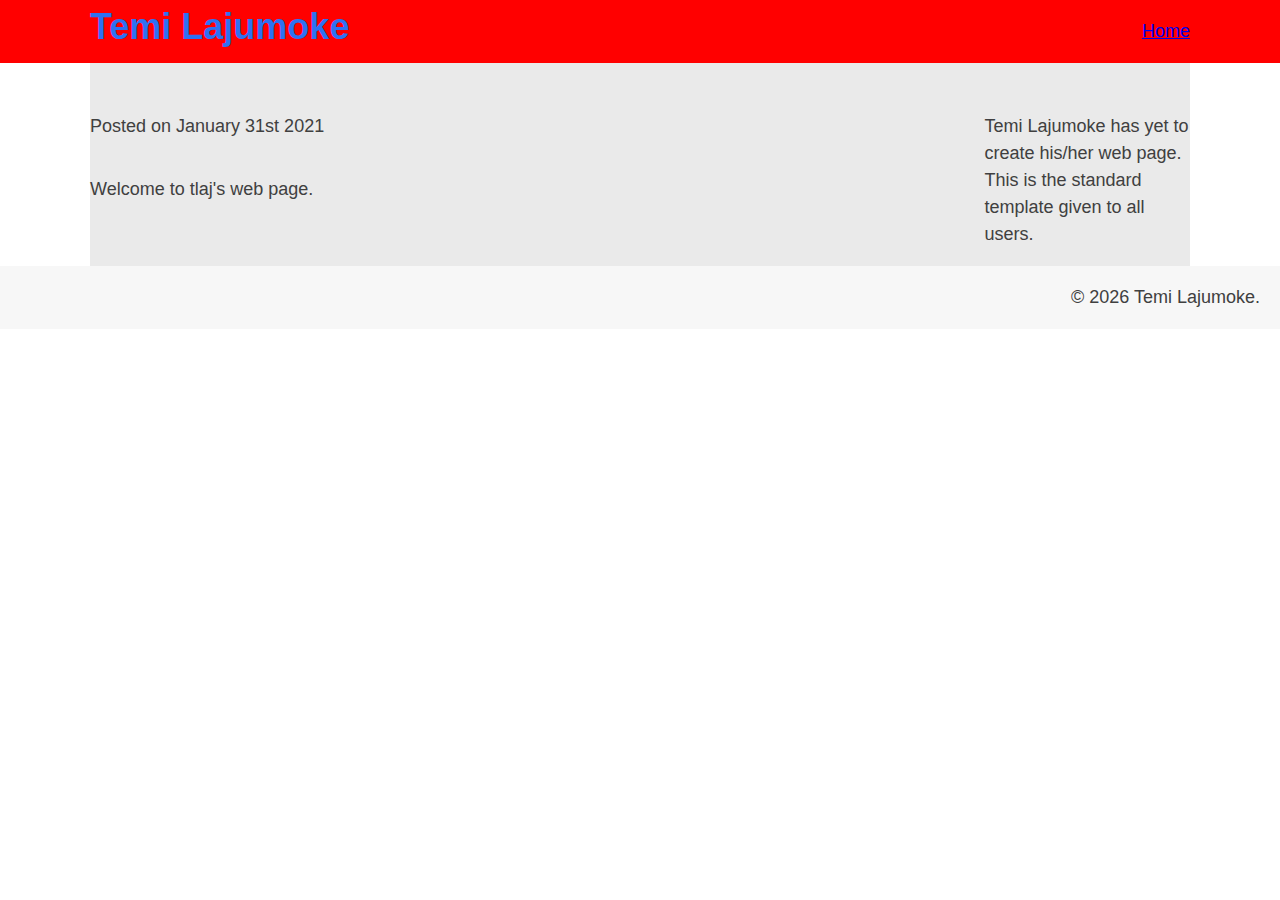
==== index.html @ 268f2e84 "base styling" ====
<!DOCTYPE html>
<html lang="en">
  <head>
    <meta charset="utf-8">
    <meta name="viewport" content="width=device-width, initial-scale=1.0">

    <title>Temi Lajumoke | Boston University </title>
    <link href="https://fonts.googleapis.com/css?family=Open+Sans+Condensed:300|Sonsie+One" rel="stylesheet" type="text/css">
    <link rel="stylesheet" href="/public/styles/main.css">

    <!-- the below three lines are a fix to get HTML5 semantic elements working in old versions of Internet Explorer-->
    <!--[if lt IE 9]>
      <script src="https://cdnjs.cloudflare.com/ajax/libs/html5shiv/3.7.3/html5shiv.js"></script>
    <![endif]-->
  </head>

  <body>
    <header class="main-header">
      <h1 class="text-title">Temi Lajumoke</h1>
      <nav>
        <ul>
          <li><a href="/">Home</a></li>
        </ul>
      </nav>
    </header>


    <main>

      <section class="main-content">
    
        <article>
          <header>
            <h2>Article title</h2>
            <p>Posted on <time datetime="2009-09-04T16:31:24+02:00">January 31st 2021</time></p>
          </header>
          <p>Welcome to tlaj's web page.</p>
        </article>
      </section>
    
 
      <aside class="sidebar">
        <h2>About section</h2>
        <p>Temi Lajumoke has yet to create his/her web page. This is the standard template given to all users.</p>
      </aside>
    </main>

    
    <footer>
      <p id="footer">© 2021 Temi Lajumoke.</p>
    </footer>

    <script src="/public/scripts/main.js"></script>
  </body>
</html>
---- public/styles/main.css ----
html {
	font-family: sans-serif;
	-webkit-text-size-adjust: 100%;
	-ms-text-size-adjust:     100%;
}
body,
button,
input,
select,
textarea {
	color: #404040;
	font-family: 'Helvetica', Arial, sans-serif;
	font-size: 18px;
	line-height: 1.5;
}

h1,
h2,
h3 {
	margin: 0;
	padding: 1em 0;
}

p {
	margin: 0;
	padding: 1em 0;
}

body {
  margin: 0 auto;
  /* max-width: 56em; */
  /* padding: 1em 0; */
}

header,
main,
aside,
footer {
  background: #eaeaea;
  /* display: flex;
  align-items: center;
  justify-content: center; */
}

/* header,
footer {
  height: 6vw;
} */



body {
  /* margin: 0; */
  /* display: grid;
  grid-template-columns: repeat(6, 1fr);
  grid-template-rows: 10vw 30vw 10vw;
  grid-gap: 1em; */
}

.main-header {
  background-color: red;
  position: fixed;
  top: 0;
  left: 0; 
  right: 0;
  display: flex;
  flex-basis: auto;
  justify-content: space-between;
  padding: 0 5em;
  color: #2e71f2;
}

.main-header .text-title {
  margin: 0;
  padding: 0;
}
.main-header nav {
  
}

nav ul li {
  text-decoration: none;
  list-style: none;
}

/* header,
footer {
  grid-column: 1 / span 6;
} */

main {
  margin: 0 auto;
  /* margin-top: 10em; */
  display: grid;
  /* grid-column: 2 / span 4; */
  grid-template-columns: repeat(10, 1fr);
  /* grid-template-rows: 10vw 30vw 10vw; */
  grid-gap: 1em;
  max-width: calc(100% - 10em);
} 
main > .main-content {
  grid-column: 1 / span 8;
}

main > .sidebar {
  grid-column: 9/ span 2;
}

footer {
  margin-bottom: 0;
  background-color: rgba(0,0,0,.03);
  border-bottom: 1px;
  display: flex;
  justify-content: flex-end;  
}

footer p {
  padding: 1em 1.25rem;
}
/* 
aside {
  grid-column: span 1;
}

@media (max-width: 700px) {
  
  main,
  aside {
    grid-column: 1 / span 5;
  }
  
} */
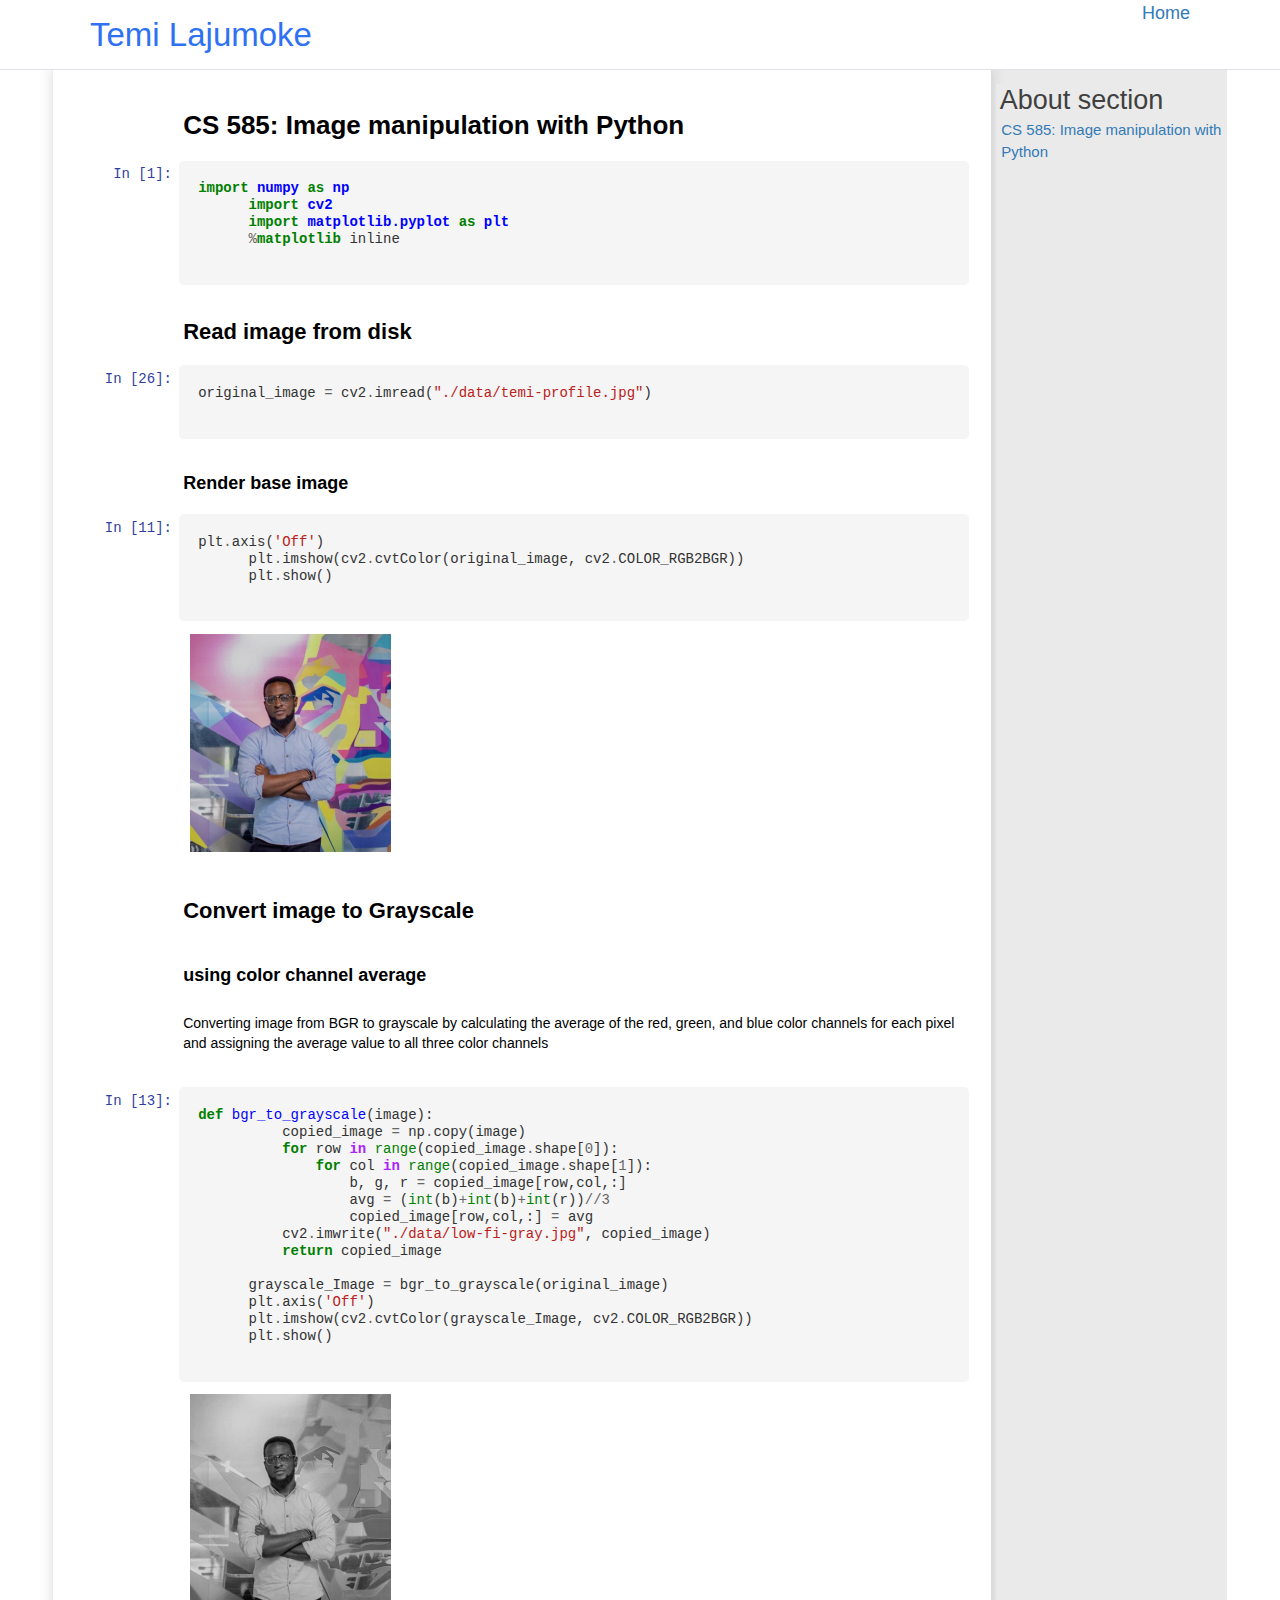
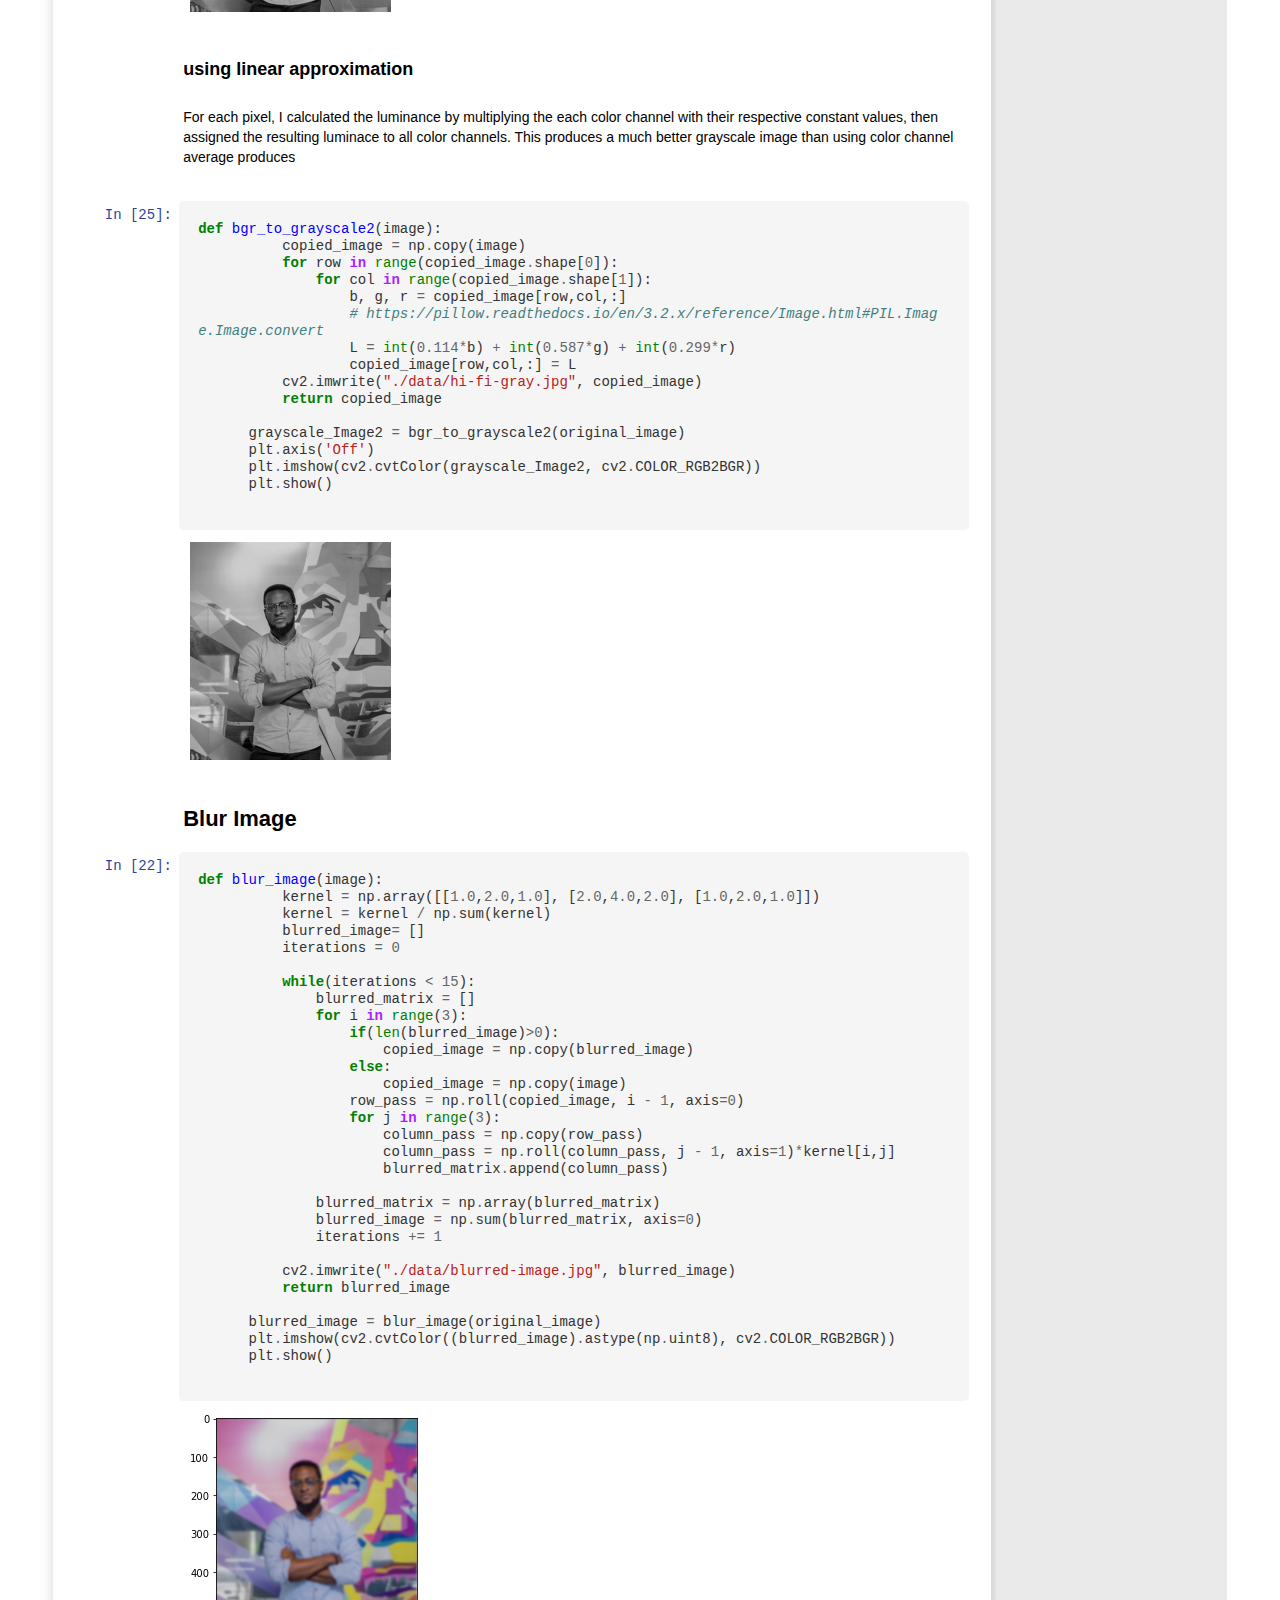
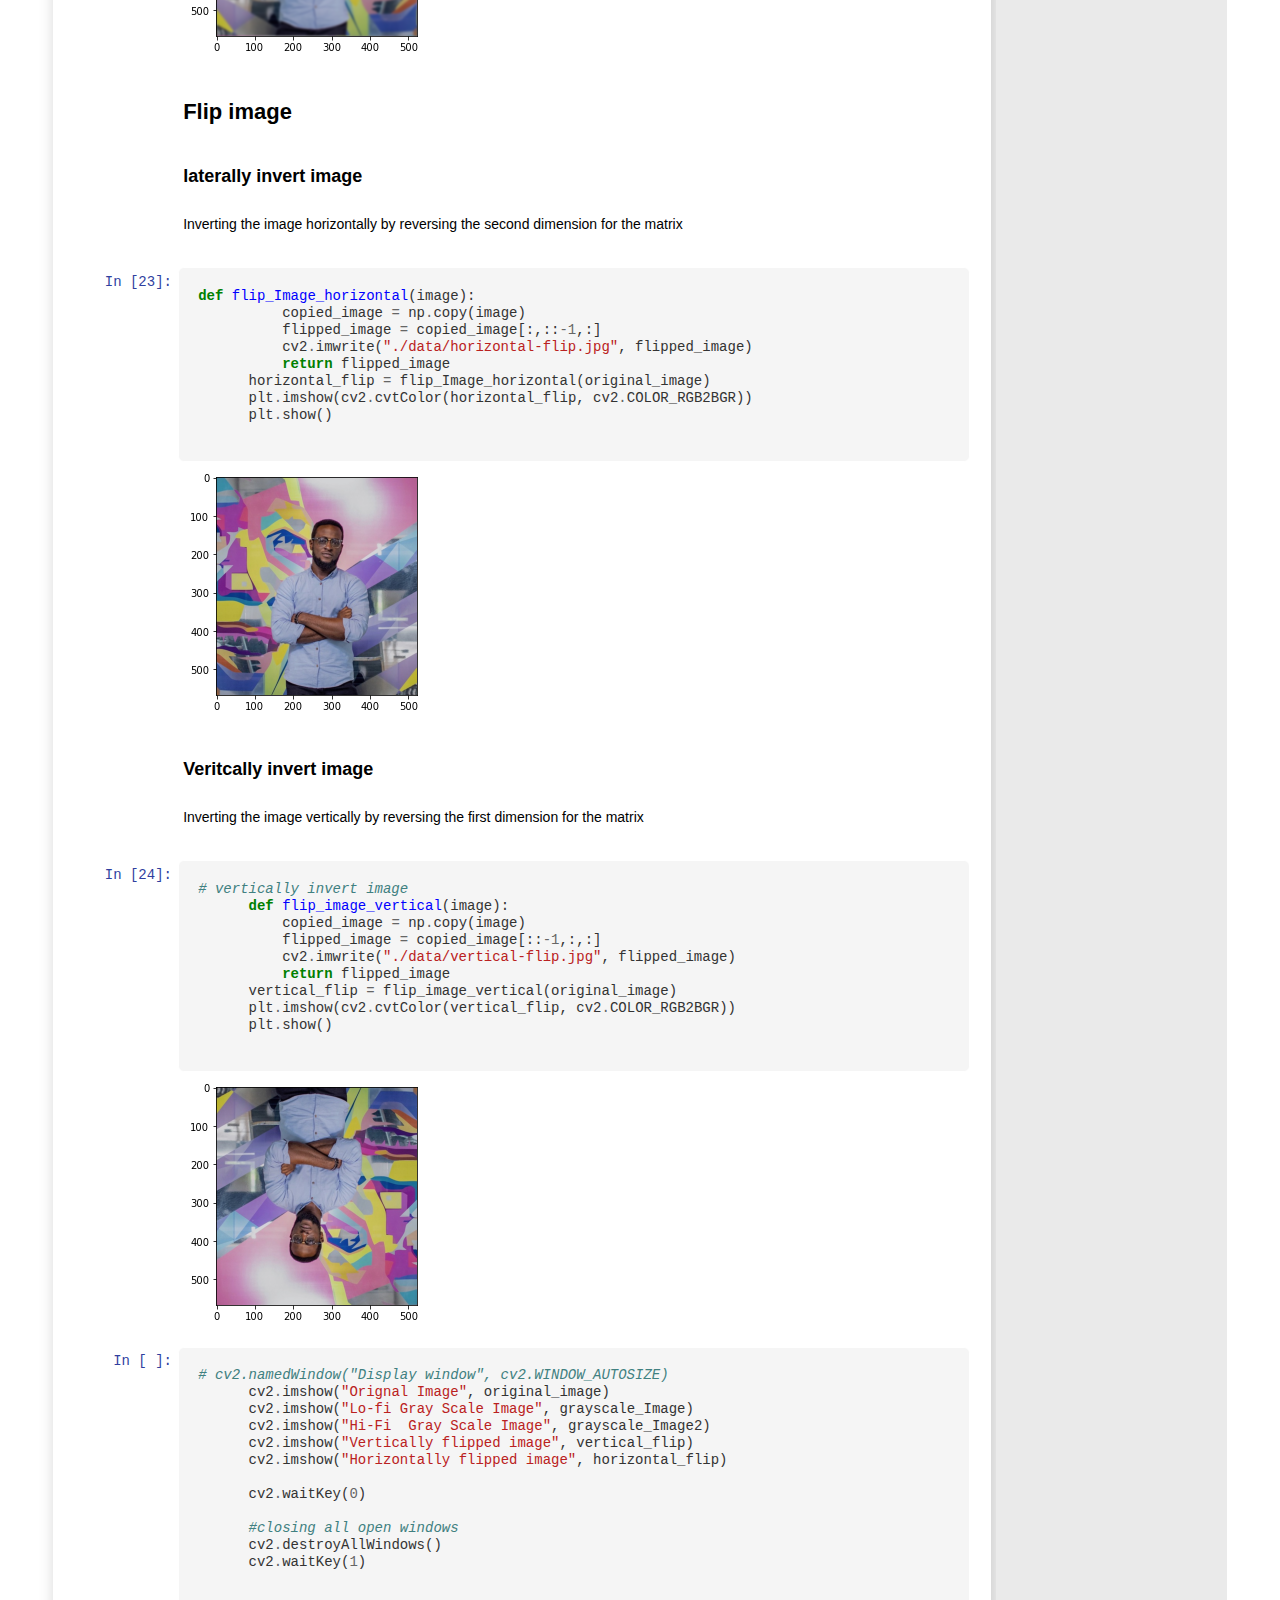
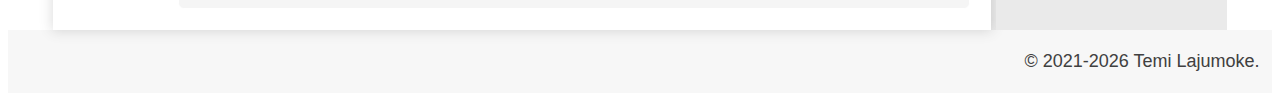
==== commit a4d33ef9: "v0.0.1" ====
--- a/index.html
+++ b/index.html
@@ -4,8 +4,9 @@
     <meta charset="utf-8">
     <meta name="viewport" content="width=device-width, initial-scale=1.0">
 
-    <title>Temi Lajumoke | Boston University </title>
+    <title>Temi Lajumoke | Graduate School of Arts and Sciences - Boston University </title>
     <link href="https://fonts.googleapis.com/css?family=Open+Sans+Condensed:300|Sonsie+One" rel="stylesheet" type="text/css">
+    <link rel="stylesheet" href="/public/styles/vendor.css">
     <link rel="stylesheet" href="/public/styles/main.css">
 
     <!-- the below three lines are a fix to get HTML5 semantic elements working in old versions of Internet Explorer-->
@@ -28,20 +29,428 @@
     <main>
 
       <section class="main-content">
-    
-        <article>
-          <header>
-            <h2>Article title</h2>
-            <p>Posted on <time datetime="2009-09-04T16:31:24+02:00">January 31st 2021</time></p>
-          </header>
-          <p>Welcome to tlaj's web page.</p>
-        </article>
+        <div tabindex="-1" id="notebook" class="border-box-sizing">
+          <div class="container" id="notebook-container">
+      
+      <div class="cell border-box-sizing text_cell rendered"><div class="prompt input_prompt">
+      </div><div class="inner_cell">
+      <div class="text_cell_render border-box-sizing rendered_html">
+      <h1 id="CS-585:-Image-manipulations-with-Python">CS 585: Image manipulation with Python<a class="anchor-link" href="#CS-585:-Image-manipulations-with-Python">&#182;</a></h1>
+      </div>
+      </div>
+      </div>
+      <div class="cell border-box-sizing code_cell rendered">
+      <div class="input">
+      <div class="prompt input_prompt">In&nbsp;[1]:</div>
+      <div class="inner_cell">
+          <div class="input_area">
+      <div class=" highlight hl-ipython3"><pre><span></span><span class="kn">import</span> <span class="nn">numpy</span> <span class="k">as</span> <span class="nn">np</span>
+      <span class="kn">import</span> <span class="nn">cv2</span>
+      <span class="kn">import</span> <span class="nn">matplotlib.pyplot</span> <span class="k">as</span> <span class="nn">plt</span>
+      <span class="o">%</span><span class="k">matplotlib</span> inline
+      </pre></div>
+      
+          </div>
+      </div>
+      </div>
+      
+      </div>
+      <div class="cell border-box-sizing text_cell rendered"><div class="prompt input_prompt">
+      </div><div class="inner_cell">
+      <div class="text_cell_render border-box-sizing rendered_html">
+      <h2 id="Read-image-from-disk">Read image from disk<a class="anchor-link" href="#Read-image-from-disk">&#182;</a></h2>
+      </div>
+      </div>
+      </div>
+      <div class="cell border-box-sizing code_cell rendered">
+      <div class="input">
+      <div class="prompt input_prompt">In&nbsp;[26]:</div>
+      <div class="inner_cell">
+          <div class="input_area">
+      <div class=" highlight hl-ipython3"><pre><span></span><span class="n">original_image</span> <span class="o">=</span> <span class="n">cv2</span><span class="o">.</span><span class="n">imread</span><span class="p">(</span><span class="s2">&quot;./data/temi-profile.jpg&quot;</span><span class="p">)</span>
+      </pre></div>
+      
+          </div>
+      </div>
+      </div>
+      
+      </div>
+      <div class="cell border-box-sizing text_cell rendered"><div class="prompt input_prompt">
+      </div><div class="inner_cell">
+      <div class="text_cell_render border-box-sizing rendered_html">
+      <h3 id="Render-base-image">Render base image<a class="anchor-link" href="#Render-base-image">&#182;</a></h3>
+      </div>
+      </div>
+      </div>
+      <div class="cell border-box-sizing code_cell rendered">
+      <div class="input">
+      <div class="prompt input_prompt">In&nbsp;[11]:</div>
+      <div class="inner_cell">
+          <div class="input_area">
+      <div class=" highlight hl-ipython3"><pre><span></span><span class="n">plt</span><span class="o">.</span><span class="n">axis</span><span class="p">(</span><span class="s1">&#39;Off&#39;</span><span class="p">)</span>
+      <span class="n">plt</span><span class="o">.</span><span class="n">imshow</span><span class="p">(</span><span class="n">cv2</span><span class="o">.</span><span class="n">cvtColor</span><span class="p">(</span><span class="n">original_image</span><span class="p">,</span> <span class="n">cv2</span><span class="o">.</span><span class="n">COLOR_RGB2BGR</span><span class="p">))</span>
+      <span class="n">plt</span><span class="o">.</span><span class="n">show</span><span class="p">()</span>
+      </pre></div>
+      
+          </div>
+      </div>
+      </div>
+      
+      <div class="output_wrapper">
+      <div class="output">
+      
+      
+      <div class="output_area">
+      
+          <div class="prompt"></div>
+      
+      
+      
+      
+      <div class="output_png output_subarea ">
+      <img src="[data-uri]
+      "
+      >
+      </div>
+      
+      </div>
+      
+      </div>
+      </div>
+      
+      </div>
+      <div class="cell border-box-sizing text_cell rendered"><div class="prompt input_prompt">
+      </div><div class="inner_cell">
+      <div class="text_cell_render border-box-sizing rendered_html">
+      <h2 id="Convert-image-to-Grayscale">Convert image to Grayscale<a class="anchor-link" href="#Convert-image-to-Grayscale">&#182;</a></h2>
+      </div>
+      </div>
+      </div>
+      <div class="cell border-box-sizing text_cell rendered"><div class="prompt input_prompt">
+      </div><div class="inner_cell">
+      <div class="text_cell_render border-box-sizing rendered_html">
+      <h3 id="using-color-channel-average">using color channel average<a class="anchor-link" href="#using-color-channel-average">&#182;</a></h3><p>Converting image from BGR to grayscale by calculating the average of the red, green, and blue color channels for each pixel and assigning the average value to all three color channels</p>
+      
+      </div>
+      </div>
+      </div>
+      <div class="cell border-box-sizing code_cell rendered">
+      <div class="input">
+      <div class="prompt input_prompt">In&nbsp;[13]:</div>
+      <div class="inner_cell">
+          <div class="input_area">
+      <div class=" highlight hl-ipython3"><pre><span></span><span class="k">def</span> <span class="nf">bgr_to_grayscale</span><span class="p">(</span><span class="n">image</span><span class="p">):</span>
+          <span class="n">copied_image</span> <span class="o">=</span> <span class="n">np</span><span class="o">.</span><span class="n">copy</span><span class="p">(</span><span class="n">image</span><span class="p">)</span>
+          <span class="k">for</span> <span class="n">row</span> <span class="ow">in</span> <span class="nb">range</span><span class="p">(</span><span class="n">copied_image</span><span class="o">.</span><span class="n">shape</span><span class="p">[</span><span class="mi">0</span><span class="p">]):</span>
+              <span class="k">for</span> <span class="n">col</span> <span class="ow">in</span> <span class="nb">range</span><span class="p">(</span><span class="n">copied_image</span><span class="o">.</span><span class="n">shape</span><span class="p">[</span><span class="mi">1</span><span class="p">]):</span>
+                  <span class="n">b</span><span class="p">,</span> <span class="n">g</span><span class="p">,</span> <span class="n">r</span> <span class="o">=</span> <span class="n">copied_image</span><span class="p">[</span><span class="n">row</span><span class="p">,</span><span class="n">col</span><span class="p">,:]</span>
+                  <span class="n">avg</span> <span class="o">=</span> <span class="p">(</span><span class="nb">int</span><span class="p">(</span><span class="n">b</span><span class="p">)</span><span class="o">+</span><span class="nb">int</span><span class="p">(</span><span class="n">b</span><span class="p">)</span><span class="o">+</span><span class="nb">int</span><span class="p">(</span><span class="n">r</span><span class="p">))</span><span class="o">//</span><span class="mi">3</span>
+                  <span class="n">copied_image</span><span class="p">[</span><span class="n">row</span><span class="p">,</span><span class="n">col</span><span class="p">,:]</span> <span class="o">=</span> <span class="n">avg</span>
+          <span class="n">cv2</span><span class="o">.</span><span class="n">imwrite</span><span class="p">(</span><span class="s2">&quot;./data/low-fi-gray.jpg&quot;</span><span class="p">,</span> <span class="n">copied_image</span><span class="p">)</span>
+          <span class="k">return</span> <span class="n">copied_image</span>
+      
+      <span class="n">grayscale_Image</span> <span class="o">=</span> <span class="n">bgr_to_grayscale</span><span class="p">(</span><span class="n">original_image</span><span class="p">)</span>
+      <span class="n">plt</span><span class="o">.</span><span class="n">axis</span><span class="p">(</span><span class="s1">&#39;Off&#39;</span><span class="p">)</span>
+      <span class="n">plt</span><span class="o">.</span><span class="n">imshow</span><span class="p">(</span><span class="n">cv2</span><span class="o">.</span><span class="n">cvtColor</span><span class="p">(</span><span class="n">grayscale_Image</span><span class="p">,</span> <span class="n">cv2</span><span class="o">.</span><span class="n">COLOR_RGB2BGR</span><span class="p">))</span>
+      <span class="n">plt</span><span class="o">.</span><span class="n">show</span><span class="p">()</span>
+      </pre></div>
+      
+          </div>
+      </div>
+      </div>
+      
+      <div class="output_wrapper">
+      <div class="output">
+      
+      
+      <div class="output_area">
+      
+          <div class="prompt"></div>
+      
+      
+      
+      
+      <div class="output_png output_subarea ">
+      <img src="[data-uri]
+      "
+      >
+      </div>
+      
+      </div>
+      
+      </div>
+      </div>
+      
+      </div>
+      <div class="cell border-box-sizing text_cell rendered"><div class="prompt input_prompt">
+      </div><div class="inner_cell">
+      <div class="text_cell_render border-box-sizing rendered_html">
+      <h3 id="using-linear-approximation">using linear approximation<a class="anchor-link" href="#using-linear-approximation">&#182;</a></h3><p>For each pixel, I calculated the luminance by multiplying the each color channel with their respective constant values, then assigned the resulting luminace to all color channels. This produces a much better grayscale image than using color channel average produces</p>
+      
+      </div>
+      </div>
+      </div>
+      <div class="cell border-box-sizing code_cell rendered">
+      <div class="input">
+      <div class="prompt input_prompt">In&nbsp;[25]:</div>
+      <div class="inner_cell">
+          <div class="input_area">
+      <div class=" highlight hl-ipython3"><pre><span></span><span class="k">def</span> <span class="nf">bgr_to_grayscale2</span><span class="p">(</span><span class="n">image</span><span class="p">):</span>
+          <span class="n">copied_image</span> <span class="o">=</span> <span class="n">np</span><span class="o">.</span><span class="n">copy</span><span class="p">(</span><span class="n">image</span><span class="p">)</span>
+          <span class="k">for</span> <span class="n">row</span> <span class="ow">in</span> <span class="nb">range</span><span class="p">(</span><span class="n">copied_image</span><span class="o">.</span><span class="n">shape</span><span class="p">[</span><span class="mi">0</span><span class="p">]):</span>
+              <span class="k">for</span> <span class="n">col</span> <span class="ow">in</span> <span class="nb">range</span><span class="p">(</span><span class="n">copied_image</span><span class="o">.</span><span class="n">shape</span><span class="p">[</span><span class="mi">1</span><span class="p">]):</span>
+                  <span class="n">b</span><span class="p">,</span> <span class="n">g</span><span class="p">,</span> <span class="n">r</span> <span class="o">=</span> <span class="n">copied_image</span><span class="p">[</span><span class="n">row</span><span class="p">,</span><span class="n">col</span><span class="p">,:]</span>
+                  <span class="c1"># https://pillow.readthedocs.io/en/3.2.x/reference/Image.html#PIL.Image.Image.convert</span>
+                  <span class="n">L</span> <span class="o">=</span> <span class="nb">int</span><span class="p">(</span><span class="mf">0.114</span><span class="o">*</span><span class="n">b</span><span class="p">)</span> <span class="o">+</span> <span class="nb">int</span><span class="p">(</span><span class="mf">0.587</span><span class="o">*</span><span class="n">g</span><span class="p">)</span> <span class="o">+</span> <span class="nb">int</span><span class="p">(</span><span class="mf">0.299</span><span class="o">*</span><span class="n">r</span><span class="p">)</span>
+                  <span class="n">copied_image</span><span class="p">[</span><span class="n">row</span><span class="p">,</span><span class="n">col</span><span class="p">,:]</span> <span class="o">=</span> <span class="n">L</span>
+          <span class="n">cv2</span><span class="o">.</span><span class="n">imwrite</span><span class="p">(</span><span class="s2">&quot;./data/hi-fi-gray.jpg&quot;</span><span class="p">,</span> <span class="n">copied_image</span><span class="p">)</span>
+          <span class="k">return</span> <span class="n">copied_image</span>
+      
+      <span class="n">grayscale_Image2</span> <span class="o">=</span> <span class="n">bgr_to_grayscale2</span><span class="p">(</span><span class="n">original_image</span><span class="p">)</span>
+      <span class="n">plt</span><span class="o">.</span><span class="n">axis</span><span class="p">(</span><span class="s1">&#39;Off&#39;</span><span class="p">)</span>
+      <span class="n">plt</span><span class="o">.</span><span class="n">imshow</span><span class="p">(</span><span class="n">cv2</span><span class="o">.</span><span class="n">cvtColor</span><span class="p">(</span><span class="n">grayscale_Image2</span><span class="p">,</span> <span class="n">cv2</span><span class="o">.</span><span class="n">COLOR_RGB2BGR</span><span class="p">))</span>
+      <span class="n">plt</span><span class="o">.</span><span class="n">show</span><span class="p">()</span>
+      </pre></div>
+      
+          </div>
+      </div>
+      </div>
+      
+      <div class="output_wrapper">
+      <div class="output">
+      
+      
+      <div class="output_area">
+      
+          <div class="prompt"></div>
+      
+      
+      
+      
+      <div class="output_png output_subarea ">
+      <img src="[data-uri]
+      "
+      >
+      </div>
+      
+      </div>
+      
+      </div>
+      </div>
+      
+      </div>
+      <div class="cell border-box-sizing text_cell rendered"><div class="prompt input_prompt">
+      </div><div class="inner_cell">
+      <div class="text_cell_render border-box-sizing rendered_html">
+      <h2 id="Blur-Image">Blur Image<a class="anchor-link" href="#Blur-Image">&#182;</a></h2>
+      </div>
+      </div>
+      </div>
+      <div class="cell border-box-sizing code_cell rendered">
+      <div class="input">
+      <div class="prompt input_prompt">In&nbsp;[22]:</div>
+      <div class="inner_cell">
+          <div class="input_area">
+      <div class=" highlight hl-ipython3"><pre><span></span><span class="k">def</span> <span class="nf">blur_image</span><span class="p">(</span><span class="n">image</span><span class="p">):</span>
+          <span class="n">kernel</span> <span class="o">=</span> <span class="n">np</span><span class="o">.</span><span class="n">array</span><span class="p">([[</span><span class="mf">1.0</span><span class="p">,</span><span class="mf">2.0</span><span class="p">,</span><span class="mf">1.0</span><span class="p">],</span> <span class="p">[</span><span class="mf">2.0</span><span class="p">,</span><span class="mf">4.0</span><span class="p">,</span><span class="mf">2.0</span><span class="p">],</span> <span class="p">[</span><span class="mf">1.0</span><span class="p">,</span><span class="mf">2.0</span><span class="p">,</span><span class="mf">1.0</span><span class="p">]])</span>
+          <span class="n">kernel</span> <span class="o">=</span> <span class="n">kernel</span> <span class="o">/</span> <span class="n">np</span><span class="o">.</span><span class="n">sum</span><span class="p">(</span><span class="n">kernel</span><span class="p">)</span>
+          <span class="n">blurred_image</span><span class="o">=</span> <span class="p">[]</span>
+          <span class="n">iterations</span> <span class="o">=</span> <span class="mi">0</span>
+          
+          <span class="k">while</span><span class="p">(</span><span class="n">iterations</span> <span class="o">&lt;</span> <span class="mi">15</span><span class="p">):</span>
+              <span class="n">blurred_matrix</span> <span class="o">=</span> <span class="p">[]</span>
+              <span class="k">for</span> <span class="n">i</span> <span class="ow">in</span> <span class="nb">range</span><span class="p">(</span><span class="mi">3</span><span class="p">):</span>
+                  <span class="k">if</span><span class="p">(</span><span class="nb">len</span><span class="p">(</span><span class="n">blurred_image</span><span class="p">)</span><span class="o">&gt;</span><span class="mi">0</span><span class="p">):</span>
+                      <span class="n">copied_image</span> <span class="o">=</span> <span class="n">np</span><span class="o">.</span><span class="n">copy</span><span class="p">(</span><span class="n">blurred_image</span><span class="p">)</span>
+                  <span class="k">else</span><span class="p">:</span>
+                      <span class="n">copied_image</span> <span class="o">=</span> <span class="n">np</span><span class="o">.</span><span class="n">copy</span><span class="p">(</span><span class="n">image</span><span class="p">)</span>
+                  <span class="n">row_pass</span> <span class="o">=</span> <span class="n">np</span><span class="o">.</span><span class="n">roll</span><span class="p">(</span><span class="n">copied_image</span><span class="p">,</span> <span class="n">i</span> <span class="o">-</span> <span class="mi">1</span><span class="p">,</span> <span class="n">axis</span><span class="o">=</span><span class="mi">0</span><span class="p">)</span>
+                  <span class="k">for</span> <span class="n">j</span> <span class="ow">in</span> <span class="nb">range</span><span class="p">(</span><span class="mi">3</span><span class="p">):</span>
+                      <span class="n">column_pass</span> <span class="o">=</span> <span class="n">np</span><span class="o">.</span><span class="n">copy</span><span class="p">(</span><span class="n">row_pass</span><span class="p">)</span>
+                      <span class="n">column_pass</span> <span class="o">=</span> <span class="n">np</span><span class="o">.</span><span class="n">roll</span><span class="p">(</span><span class="n">column_pass</span><span class="p">,</span> <span class="n">j</span> <span class="o">-</span> <span class="mi">1</span><span class="p">,</span> <span class="n">axis</span><span class="o">=</span><span class="mi">1</span><span class="p">)</span><span class="o">*</span><span class="n">kernel</span><span class="p">[</span><span class="n">i</span><span class="p">,</span><span class="n">j</span><span class="p">]</span>
+                      <span class="n">blurred_matrix</span><span class="o">.</span><span class="n">append</span><span class="p">(</span><span class="n">column_pass</span><span class="p">)</span>
+                      
+              <span class="n">blurred_matrix</span> <span class="o">=</span> <span class="n">np</span><span class="o">.</span><span class="n">array</span><span class="p">(</span><span class="n">blurred_matrix</span><span class="p">)</span>
+              <span class="n">blurred_image</span> <span class="o">=</span> <span class="n">np</span><span class="o">.</span><span class="n">sum</span><span class="p">(</span><span class="n">blurred_matrix</span><span class="p">,</span> <span class="n">axis</span><span class="o">=</span><span class="mi">0</span><span class="p">)</span>
+              <span class="n">iterations</span> <span class="o">+=</span> <span class="mi">1</span>
+          
+          <span class="n">cv2</span><span class="o">.</span><span class="n">imwrite</span><span class="p">(</span><span class="s2">&quot;./data/blurred-image.jpg&quot;</span><span class="p">,</span> <span class="n">blurred_image</span><span class="p">)</span>
+          <span class="k">return</span> <span class="n">blurred_image</span>
+      
+      <span class="n">blurred_image</span> <span class="o">=</span> <span class="n">blur_image</span><span class="p">(</span><span class="n">original_image</span><span class="p">)</span>
+      <span class="n">plt</span><span class="o">.</span><span class="n">imshow</span><span class="p">(</span><span class="n">cv2</span><span class="o">.</span><span class="n">cvtColor</span><span class="p">((</span><span class="n">blurred_image</span><span class="p">)</span><span class="o">.</span><span class="n">astype</span><span class="p">(</span><span class="n">np</span><span class="o">.</span><span class="n">uint8</span><span class="p">),</span> <span class="n">cv2</span><span class="o">.</span><span class="n">COLOR_RGB2BGR</span><span class="p">))</span>
+      <span class="n">plt</span><span class="o">.</span><span class="n">show</span><span class="p">()</span>
+      </pre></div>
+      
+          </div>
+      </div>
+      </div>
+      
+      <div class="output_wrapper">
+      <div class="output">
+      
+      
+      <div class="output_area">
+      
+          <div class="prompt"></div>
+      
+      
+      
+      
+      <div class="output_png output_subarea ">
+      <img src="[data-uri]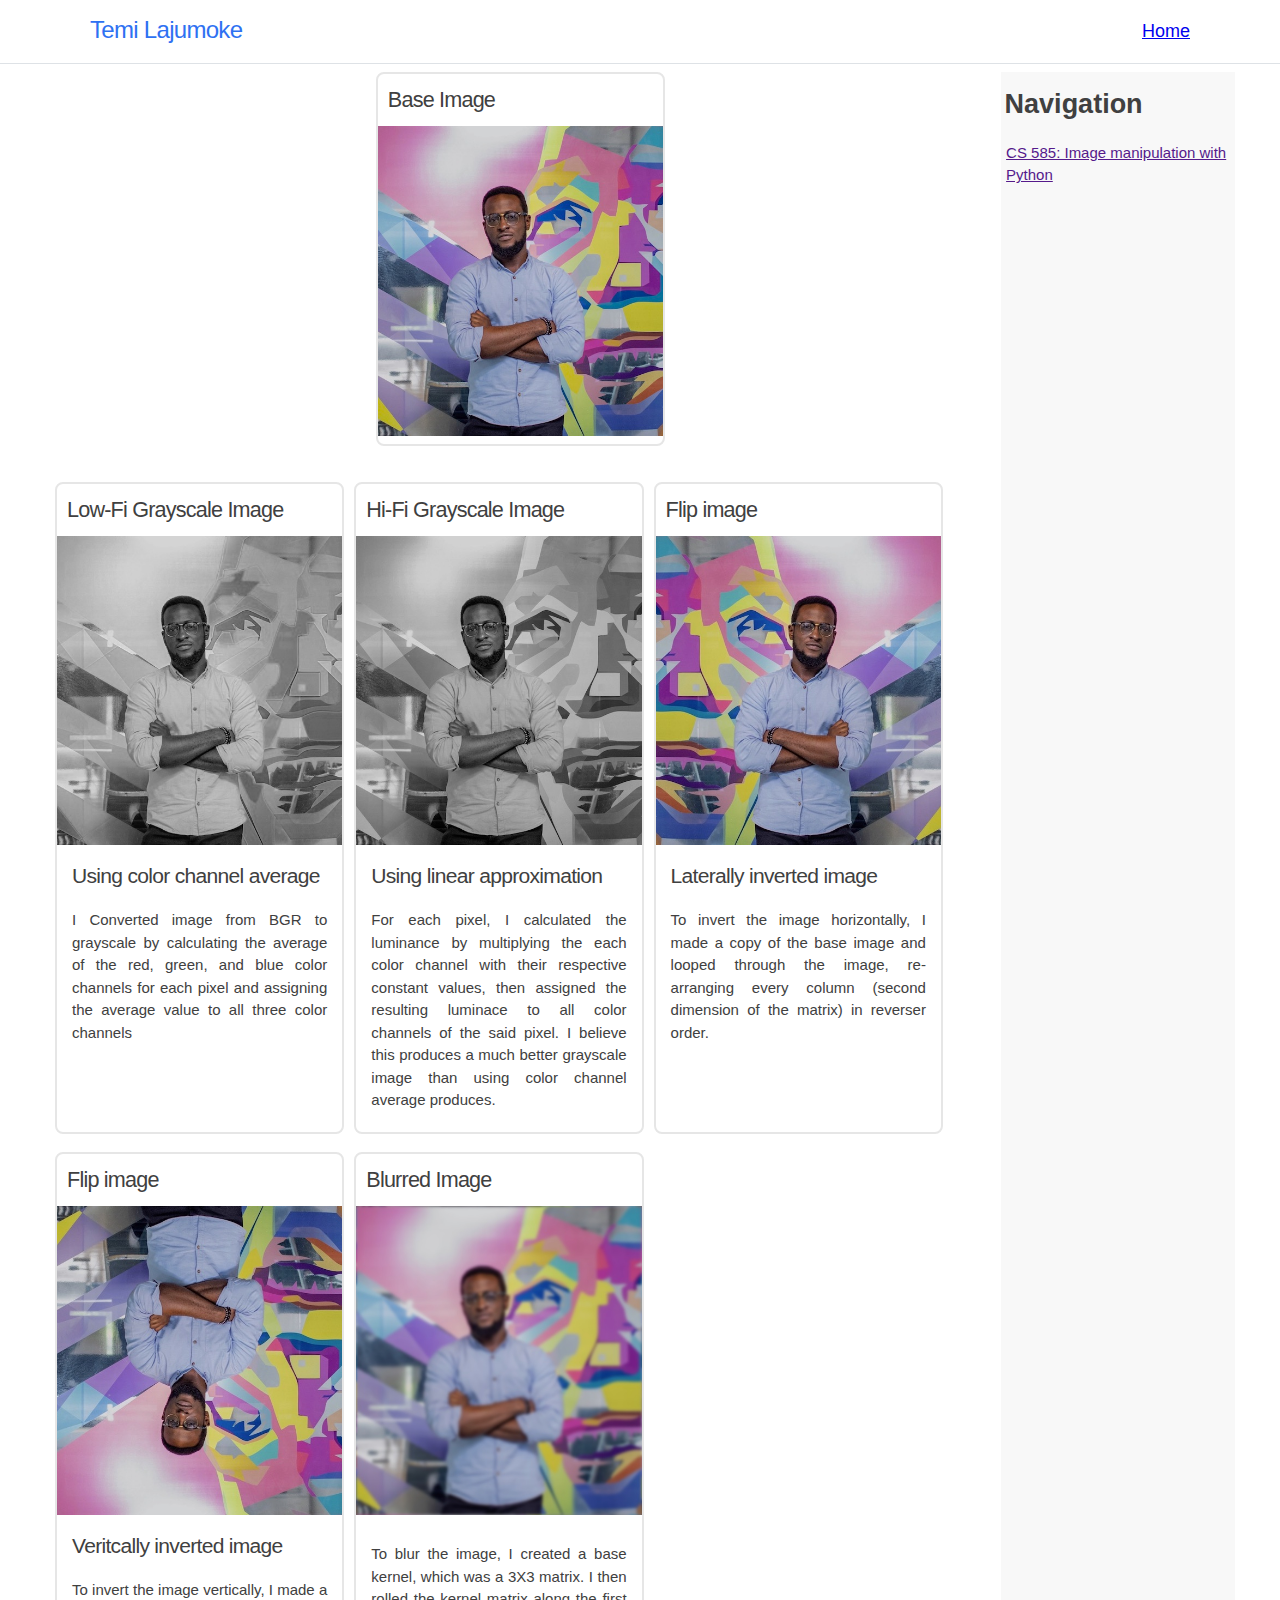
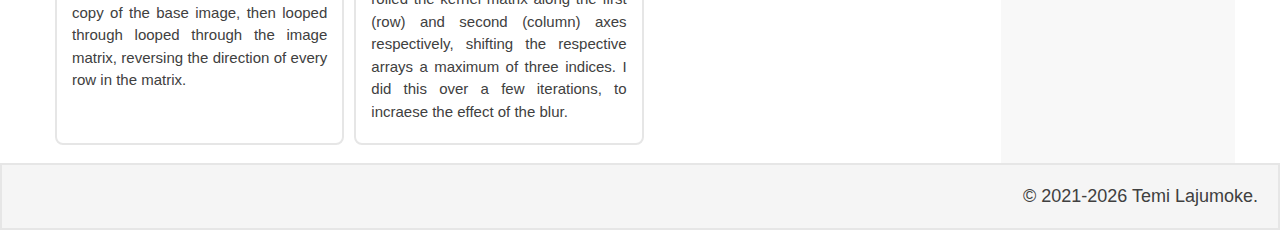
==== commit aa0ab116: "update web app" ====
--- a/index.html
+++ b/index.html
@@ -1,19 +1,18 @@
 <!DOCTYPE html>
 <html lang="en">
   <head>
-    <meta charset="utf-8">
-    <meta name="viewport" content="width=device-width, initial-scale=1.0">
+    <meta charset="utf-8" />
+    <meta name="viewport" content="width=device-width, initial-scale=1.0" />
 
-    <title>Temi Lajumoke | Graduate School of Arts and Sciences - Boston University </title>
-    <link href="https://fonts.googleapis.com/css?family=Open+Sans+Condensed:300|Sonsie+One" rel="stylesheet" type="text/css">
-    <link rel="stylesheet" href="/public/styles/vendor.css">
-    <link rel="stylesheet" href="/public/styles/main.css">
-
-    <!-- the below three lines are a fix to get HTML5 semantic elements working in old versions of Internet Explorer-->
-    <!--[if lt IE 9]>
-      <script src="https://cdnjs.cloudflare.com/ajax/libs/html5shiv/3.7.3/html5shiv.js"></script>
-    <![endif]-->
-  </head>
+    <title>
+      Temi Lajumoke | Graduate School of Arts and Sciences - Boston University
+    </title>
+    <link
+      href="https://fonts.googleapis.com/css?family=Open+Sans+Condensed:300|Sonsie+One"
+      rel="stylesheet"
+      type="text/css"
+    />
+    <link rel="stylesheet" href="public/styles/main.css" />
 
   <body>
     <header class="main-header">
@@ -25,440 +24,113 @@
       </nav>
     </header>
 
+    <main>
+      <section class="main-content">
+        <article class="image-card base-image">
+          <h1>Base Image</h1>
+          <div class="image-container">
+            <img src="./public/images/temi-profile.jpg" />
+          </div>
+        </article>
 
-    <main>
+        <div class="image-manipulations">
+          <article class="image-card">
+            <h1>Low-Fi Grayscale Image</h1>
+            <div class="image-container">
+              <img src="./public/images/low-fi-gray.jpg" />
+            </div>
+            <div class="text-container">
+              <h3>Using color channel average</h3>
+              <p>
+                I Converted image from BGR to grayscale by calculating the
+                average of the red, green, and blue color channels for each
+                pixel and assigning the average value to all three color
+                channels
+              </p>
+            </div>
+          </article>
 
-      <section class="main-content">
-        <div tabindex="-1" id="notebook" class="border-box-sizing">
-          <div class="container" id="notebook-container">
-      
-      <div class="cell border-box-sizing text_cell rendered"><div class="prompt input_prompt">
-      </div><div class="inner_cell">
-      <div class="text_cell_render border-box-sizing rendered_html">
-      <h1 id="CS-585:-Image-manipulations-with-Python">CS 585: Image manipulation with Python<a class="anchor-link" href="#CS-585:-Image-manipulations-with-Python">&#182;</a></h1>
-      </div>
-      </div>
-      </div>
-      <div class="cell border-box-sizing code_cell rendered">
-      <div class="input">
-      <div class="prompt input_prompt">In&nbsp;[1]:</div>
-      <div class="inner_cell">
-          <div class="input_area">
-      <div class=" highlight hl-ipython3"><pre><span></span><span class="kn">import</span> <span class="nn">numpy</span> <span class="k">as</span> <span class="nn">np</span>
-      <span class="kn">import</span> <span class="nn">cv2</span>
-      <span class="kn">import</span> <span class="nn">matplotlib.pyplot</span> <span class="k">as</span> <span class="nn">plt</span>
-      <span class="o">%</span><span class="k">matplotlib</span> inline
-      </pre></div>
-      
-          </div>
-      </div>
-      </div>
-      
-      </div>
-      <div class="cell border-box-sizing text_cell rendered"><div class="prompt input_prompt">
-      </div><div class="inner_cell">
-      <div class="text_cell_render border-box-sizing rendered_html">
-      <h2 id="Read-image-from-disk">Read image from disk<a class="anchor-link" href="#Read-image-from-disk">&#182;</a></h2>
-      </div>
-      </div>
-      </div>
-      <div class="cell border-box-sizing code_cell rendered">
-      <div class="input">
-      <div class="prompt input_prompt">In&nbsp;[26]:</div>
-      <div class="inner_cell">
-          <div class="input_area">
-      <div class=" highlight hl-ipython3"><pre><span></span><span class="n">original_image</span> <span class="o">=</span> <span class="n">cv2</span><span class="o">.</span><span class="n">imread</span><span class="p">(</span><span class="s2">&quot;./data/temi-profile.jpg&quot;</span><span class="p">)</span>
-      </pre></div>
-      
-          </div>
-      </div>
-      </div>
-      
-      </div>
-      <div class="cell border-box-sizing text_cell rendered"><div class="prompt input_prompt">
-      </div><div class="inner_cell">
-      <div class="text_cell_render border-box-sizing rendered_html">
-      <h3 id="Render-base-image">Render base image<a class="anchor-link" href="#Render-base-image">&#182;</a></h3>
-      </div>
-      </div>
-      </div>
-      <div class="cell border-box-sizing code_cell rendered">
-      <div class="input">
-      <div class="prompt input_prompt">In&nbsp;[11]:</div>
-      <div class="inner_cell">
-          <div class="input_area">
-      <div class=" highlight hl-ipython3"><pre><span></span><span class="n">plt</span><span class="o">.</span><span class="n">axis</span><span class="p">(</span><span class="s1">&#39;Off&#39;</span><span class="p">)</span>
-      <span class="n">plt</span><span class="o">.</span><span class="n">imshow</span><span class="p">(</span><span class="n">cv2</span><span class="o">.</span><span class="n">cvtColor</span><span class="p">(</span><span class="n">original_image</span><span class="p">,</span> <span class="n">cv2</span><span class="o">.</span><span class="n">COLOR_RGB2BGR</span><span class="p">))</span>
-      <span class="n">plt</span><span class="o">.</span><span class="n">show</span><span class="p">()</span>
-      </pre></div>
-      
-          </div>
-      </div>
-      </div>
-      
-      <div class="output_wrapper">
-      <div class="output">
-      
-      
-      <div class="output_area">
-      
-          <div class="prompt"></div>
-      
-      
-      
-      
-      <div class="output_png output_subarea ">
-      <img src="[data-uri]
-      "
-      >
-      </div>
-      
-      </div>
-      
-      </div>
-      </div>
-      
-      </div>
-      <div class="cell border-box-sizing text_cell rendered"><div class="prompt input_prompt">
-      </div><div class="inner_cell">
-      <div class="text_cell_render border-box-sizing rendered_html">
-      <h2 id="Convert-image-to-Grayscale">Convert image to Grayscale<a class="anchor-link" href="#Convert-image-to-Grayscale">&#182;</a></h2>
-      </div>
-      </div>
-      </div>
-      <div class="cell border-box-sizing text_cell rendered"><div class="prompt input_prompt">
-      </div><div class="inner_cell">
-      <div class="text_cell_render border-box-sizing rendered_html">
-      <h3 id="using-color-channel-average">using color channel average<a class="anchor-link" href="#using-color-channel-average">&#182;</a></h3><p>Converting image from BGR to grayscale by calculating the average of the red, green, and blue color channels for each pixel and assigning the average value to all three color channels</p>
-      
-      </div>
-      </div>
-      </div>
-      <div class="cell border-box-sizing code_cell rendered">
-      <div class="input">
-      <div class="prompt input_prompt">In&nbsp;[13]:</div>
-      <div class="inner_cell">
-          <div class="input_area">
-      <div class=" highlight hl-ipython3"><pre><span></span><span class="k">def</span> <span class="nf">bgr_to_grayscale</span><span class="p">(</span><span class="n">image</span><span class="p">):</span>
-          <span class="n">copied_image</span> <span class="o">=</span> <span class="n">np</span><span class="o">.</span><span class="n">copy</span><span class="p">(</span><span class="n">image</span><span class="p">)</span>
-          <span class="k">for</span> <span class="n">row</span> <span class="ow">in</span> <span class="nb">range</span><span class="p">(</span><span class="n">copied_image</span><span class="o">.</span><span class="n">shape</span><span class="p">[</span><span class="mi">0</span><span class="p">]):</span>
-              <span class="k">for</span> <span class="n">col</span> <span class="ow">in</span> <span class="nb">range</span><span class="p">(</span><span class="n">copied_image</span><span class="o">.</span><span class="n">shape</span><span class="p">[</span><span class="mi">1</span><span class="p">]):</span>
-                  <span class="n">b</span><span class="p">,</span> <span class="n">g</span><span class="p">,</span> <span class="n">r</span> <span class="o">=</span> <span class="n">copied_image</span><span class="p">[</span><span class="n">row</span><span class="p">,</span><span class="n">col</span><span class="p">,:]</span>
-                  <span class="n">avg</span> <span class="o">=</span> <span class="p">(</span><span class="nb">int</span><span class="p">(</span><span class="n">b</span><span class="p">)</span><span class="o">+</span><span class="nb">int</span><span class="p">(</span><span class="n">b</span><span class="p">)</span><span class="o">+</span><span class="nb">int</span><span class="p">(</span><span class="n">r</span><span class="p">))</span><span class="o">//</span><span class="mi">3</span>
-                  <span class="n">copied_image</span><span class="p">[</span><span class="n">row</span><span class="p">,</span><span class="n">col</span><span class="p">,:]</span> <span class="o">=</span> <span class="n">avg</span>
-          <span class="n">cv2</span><span class="o">.</span><span class="n">imwrite</span><span class="p">(</span><span class="s2">&quot;./data/low-fi-gray.jpg&quot;</span><span class="p">,</span> <span class="n">copied_image</span><span class="p">)</span>
-          <span class="k">return</span> <span class="n">copied_image</span>
-      
-      <span class="n">grayscale_Image</span> <span class="o">=</span> <span class="n">bgr_to_grayscale</span><span class="p">(</span><span class="n">original_image</span><span class="p">)</span>
-      <span class="n">plt</span><span class="o">.</span><span class="n">axis</span><span class="p">(</span><span class="s1">&#39;Off&#39;</span><span class="p">)</span>
-      <span class="n">plt</span><span class="o">.</span><span class="n">imshow</span><span class="p">(</span><span class="n">cv2</span><span class="o">.</span><span class="n">cvtColor</span><span class="p">(</span><span class="n">grayscale_Image</span><span class="p">,</span> <span class="n">cv2</span><span class="o">.</span><span class="n">COLOR_RGB2BGR</span><span class="p">))</span>
-      <span class="n">plt</span><span class="o">.</span><span class="n">show</span><span class="p">()</span>
-      </pre></div>
-      
-          </div>
-      </div>
-      </div>
-      
-      <div class="output_wrapper">
-      <div class="output">
-      
-      
-      <div class="output_area">
-      
-          <div class="prompt"></div>
-      
-      
-      
-      
-      <div class="output_png output_subarea ">
-      <img src="[data-uri]
-      "
-      >
-      </div>
-      
-      </div>
-      
-      </div>
-      </div>
-      
-      </div>
-      <div class="cell border-box-sizing text_cell rendered"><div class="prompt input_prompt">
-      </div><div class="inner_cell">
-      <div class="text_cell_render border-box-sizing rendered_html">
-      <h3 id="using-linear-approximation">using linear approximation<a class="anchor-link" href="#using-linear-approximation">&#182;</a></h3><p>For each pixel, I calculated the luminance by multiplying the each color channel with their respective constant values, then assigned the resulting luminace to all color channels. This produces a much better grayscale image than using color channel average produces</p>
-      
-      </div>
-      </div>
-      </div>
-      <div class="cell border-box-sizing code_cell rendered">
-      <div class="input">
-      <div class="prompt input_prompt">In&nbsp;[25]:</div>
-      <div class="inner_cell">
-          <div class="input_area">
-      <div class=" highlight hl-ipython3"><pre><span></span><span class="k">def</span> <span class="nf">bgr_to_grayscale2</span><span class="p">(</span><span class="n">image</span><span class="p">):</span>
-          <span class="n">copied_image</span> <span class="o">=</span> <span class="n">np</span><span class="o">.</span><span class="n">copy</span><span class="p">(</span><span class="n">image</span><span class="p">)</span>
-          <span class="k">for</span> <span class="n">row</span> <span class="ow">in</span> <span class="nb">range</span><span class="p">(</span><span class="n">copied_image</span><span class="o">.</span><span class="n">shape</span><span class="p">[</span><span class="mi">0</span><span class="p">]):</span>
-              <span class="k">for</span> <span class="n">col</span> <span class="ow">in</span> <span class="nb">range</span><span class="p">(</span><span class="n">copied_image</span><span class="o">.</span><span class="n">shape</span><span class="p">[</span><span class="mi">1</span><span class="p">]):</span>
-                  <span class="n">b</span><span class="p">,</span> <span class="n">g</span><span class="p">,</span> <span class="n">r</span> <span class="o">=</span> <span class="n">copied_image</span><span class="p">[</span><span class="n">row</span><span class="p">,</span><span class="n">col</span><span class="p">,:]</span>
-                  <span class="c1"># https://pillow.readthedocs.io/en/3.2.x/reference/Image.html#PIL.Image.Image.convert</span>
-                  <span class="n">L</span> <span class="o">=</span> <span class="nb">int</span><span class="p">(</span><span class="mf">0.114</span><span class="o">*</span><span class="n">b</span><span class="p">)</span> <span class="o">+</span> <span class="nb">int</span><span class="p">(</span><span class="mf">0.587</span><span class="o">*</span><span class="n">g</span><span class="p">)</span> <span class="o">+</span> <span class="nb">int</span><span class="p">(</span><span class="mf">0.299</span><span class="o">*</span><span class="n">r</span><span class="p">)</span>
-                  <span class="n">copied_image</span><span class="p">[</span><span class="n">row</span><span class="p">,</span><span class="n">col</span><span class="p">,:]</span> <span class="o">=</span> <span class="n">L</span>
-          <span class="n">cv2</span><span class="o">.</span><span class="n">imwrite</span><span class="p">(</span><span class="s2">&quot;./data/hi-fi-gray.jpg&quot;</span><span class="p">,</span> <span class="n">copied_image</span><span class="p">)</span>
-          <span class="k">return</span> <span class="n">copied_image</span>
-      
-      <span class="n">grayscale_Image2</span> <span class="o">=</span> <span class="n">bgr_to_grayscale2</span><span class="p">(</span><span class="n">original_image</span><span class="p">)</span>
-      <span class="n">plt</span><span class="o">.</span><span class="n">axis</span><span class="p">(</span><span class="s1">&#39;Off&#39;</span><span class="p">)</span>
-      <span class="n">plt</span><span class="o">.</span><span class="n">imshow</span><span class="p">(</span><span class="n">cv2</span><span class="o">.</span><span class="n">cvtColor</span><span class="p">(</span><span class="n">grayscale_Image2</span><span class="p">,</span> <span class="n">cv2</span><span class="o">.</span><span class="n">COLOR_RGB2BGR</span><span class="p">))</span>
-      <span class="n">plt</span><span class="o">.</span><span class="n">show</span><span class="p">()</span>
-      </pre></div>
-      
-          </div>
-      </div>
-      </div>
-      
-      <div class="output_wrapper">
-      <div class="output">
-      
-      
-      <div class="output_area">
-      
-          <div class="prompt"></div>
-      
-      
-      
-      
-      <div class="output_png output_subarea ">
-      <img src="[data-uri]
-      "
-      >
-      </div>
-      
-      </div>
-      
-      </div>
-      </div>
-      
-      </div>
-      <div class="cell border-box-sizing text_cell rendered"><div class="prompt input_prompt">
-      </div><div class="inner_cell">
-      <div class="text_cell_render border-box-sizing rendered_html">
-      <h2 id="Blur-Image">Blur Image<a class="anchor-link" href="#Blur-Image">&#182;</a></h2>
-      </div>
-      </div>
-      </div>
-      <div class="cell border-box-sizing code_cell rendered">
-      <div class="input">
-      <div class="prompt input_prompt">In&nbsp;[22]:</div>
-      <div class="inner_cell">
-          <div class="input_area">
-      <div class=" highlight hl-ipython3"><pre><span></span><span class="k">def</span> <span class="nf">blur_image</span><span class="p">(</span><span class="n">image</span><span class="p">):</span>
-          <span class="n">kernel</span> <span class="o">=</span> <span class="n">np</span><span class="o">.</span><span class="n">array</span><span class="p">([[</span><span class="mf">1.0</span><span class="p">,</span><span class="mf">2.0</span><span class="p">,</span><span class="mf">1.0</span><span class="p">],</span> <span class="p">[</span><span class="mf">2.0</span><span class="p">,</span><span class="mf">4.0</span><span class="p">,</span><span class="mf">2.0</span><span class="p">],</span> <span class="p">[</span><span class="mf">1.0</span><span class="p">,</span><span class="mf">2.0</span><span class="p">,</span><span class="mf">1.0</span><span class="p">]])</span>
-          <span class="n">kernel</span> <span class="o">=</span> <span class="n">kernel</span> <span class="o">/</span> <span class="n">np</span><span class="o">.</span><span class="n">sum</span><span class="p">(</span><span class="n">kernel</span><span class="p">)</span>
-          <span class="n">blurred_image</span><span class="o">=</span> <span class="p">[]</span>
-          <span class="n">iterations</span> <span class="o">=</span> <span class="mi">0</span>
-          
-          <span class="k">while</span><span class="p">(</span><span class="n">iterations</span> <span class="o">&lt;</span> <span class="mi">15</span><span class="p">):</span>
-              <span class="n">blurred_matrix</span> <span class="o">=</span> <span class="p">[]</span>
-              <span class="k">for</span> <span class="n">i</span> <span class="ow">in</span> <span class="nb">range</span><span class="p">(</span><span class="mi">3</span><span class="p">):</span>
-                  <span class="k">if</span><span class="p">(</span><span class="nb">len</span><span class="p">(</span><span class="n">blurred_image</span><span class="p">)</span><span class="o">&gt;</span><span class="mi">0</span><span class="p">):</span>
-                      <span class="n">copied_image</span> <span class="o">=</span> <span class="n">np</span><span class="o">.</span><span class="n">copy</span><span class="p">(</span><span class="n">blurred_image</span><span class="p">)</span>
-                  <span class="k">else</span><span class="p">:</span>
-                      <span class="n">copied_image</span> <span class="o">=</span> <span class="n">np</span><span class="o">.</span><span class="n">copy</span><span class="p">(</span><span class="n">image</span><span class="p">)</span>
-                  <span class="n">row_pass</span> <span class="o">=</span> <span class="n">np</span><span class="o">.</span><span class="n">roll</span><span class="p">(</span><span class="n">copied_image</span><span class="p">,</span> <span class="n">i</span> <span class="o">-</span> <span class="mi">1</span><span class="p">,</span> <span class="n">axis</span><span class="o">=</span><span class="mi">0</span><span class="p">)</span>
-                  <span class="k">for</span> <span class="n">j</span> <span class="ow">in</span> <span class="nb">range</span><span class="p">(</span><span class="mi">3</span><span class="p">):</span>
-                      <span class="n">column_pass</span> <span class="o">=</span> <span class="n">np</span><span class="o">.</span><span class="n">copy</span><span class="p">(</span><span class="n">row_pass</span><span class="p">)</span>
-                      <span class="n">column_pass</span> <span class="o">=</span> <span class="n">np</span><span class="o">.</span><span class="n">roll</span><span class="p">(</span><span class="n">column_pass</span><span class="p">,</span> <span class="n">j</span> <span class="o">-</span> <span class="mi">1</span><span class="p">,</span> <span class="n">axis</span><span class="o">=</span><span class="mi">1</span><span class="p">)</span><span class="o">*</span><span class="n">kernel</span><span class="p">[</span><span class="n">i</span><span class="p">,</span><span class="n">j</span><span class="p">]</span>
-                      <span class="n">blurred_matrix</span><span class="o">.</span><span class="n">append</span><span class="p">(</span><span class="n">column_pass</span><span class="p">)</span>
-                      
-              <span class="n">blurred_matrix</span> <span class="o">=</span> <span class="n">np</span><span class="o">.</span><span class="n">array</span><span class="p">(</span><span class="n">blurred_matrix</span><span class="p">)</span>
-              <span class="n">blurred_image</span> <span class="o">=</span> <span class="n">np</span><span class="o">.</span><span class="n">sum</span><span class="p">(</span><span class="n">blurred_matrix</span><span class="p">,</span> <span class="n">axis</span><span class="o">=</span><span class="mi">0</span><span class="p">)</span>
-              <span class="n">iterations</span> <span class="o">+=</span> <span class="mi">1</span>
-          
-          <span class="n">cv2</span><span class="o">.</span><span class="n">imwrite</span><span class="p">(</span><span class="s2">&quot;./data/blurred-image.jpg&quot;</span><span class="p">,</span> <span class="n">blurred_image</span><span class="p">)</span>
-          <span class="k">return</span> <span class="n">blurred_image</span>
-      
-      <span class="n">blurred_image</span> <span class="o">=</span> <span class="n">blur_image</span><span class="p">(</span><span class="n">original_image</span><span class="p">)</span>
-      <span class="n">plt</span><span class="o">.</span><span class="n">imshow</span><span class="p">(</span><span class="n">cv2</span><span class="o">.</span><span class="n">cvtColor</span><span class="p">((</span><span class="n">blurred_image</span><span class="p">)</span><span class="o">.</span><span class="n">astype</span><span class="p">(</span><span class="n">np</span><span class="o">.</span><span class="n">uint8</span><span class="p">),</span> <span class="n">cv2</span><span class="o">.</span><span class="n">COLOR_RGB2BGR</span><span class="p">))</span>
-      <span class="n">plt</span><span class="o">.</span><span class="n">show</span><span class="p">()</span>
-      </pre></div>
-      
-          </div>
-      </div>
-      </div>
-      
-      <div class="output_wrapper">
-      <div class="output">
-      
-      
-      <div class="output_area">
-      
-          <div class="prompt"></div>
-      
-      
-      
-      
-      <div class="output_png output_subarea ">
-      <img src="[data-uri]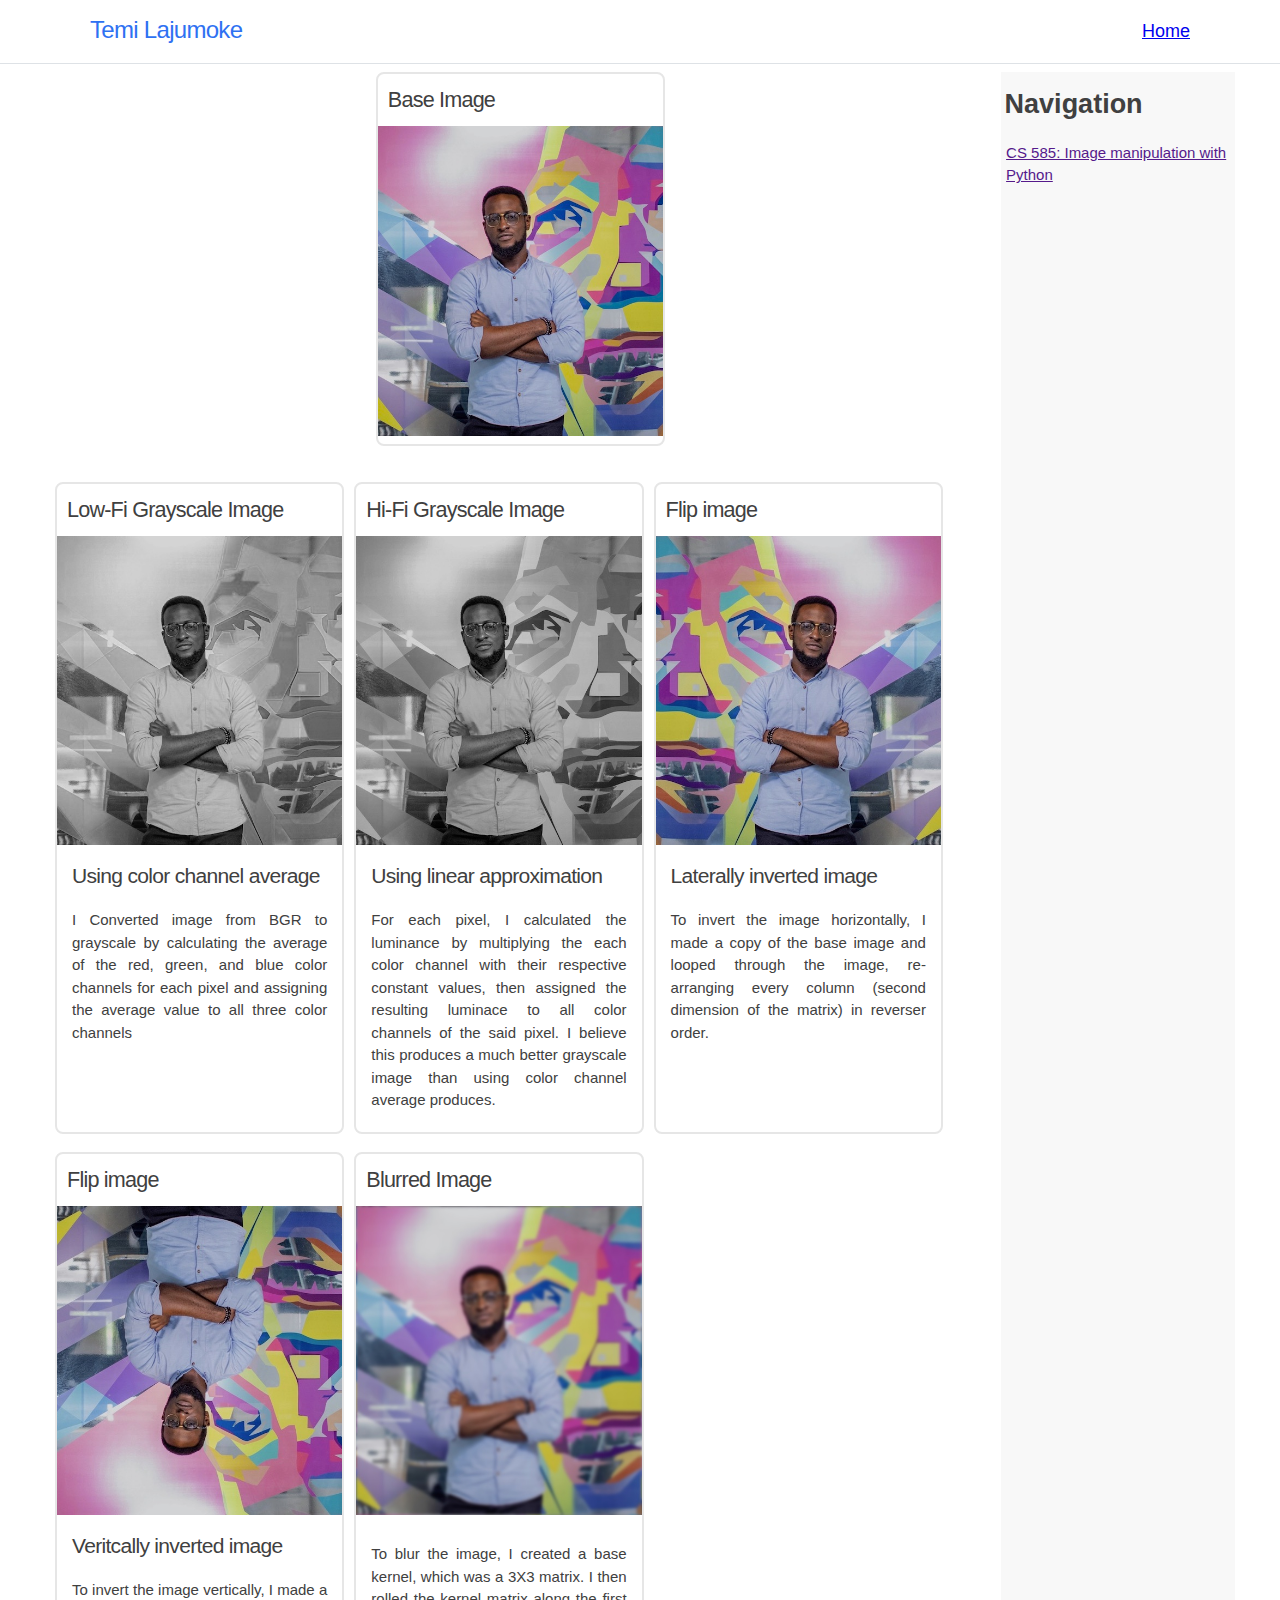
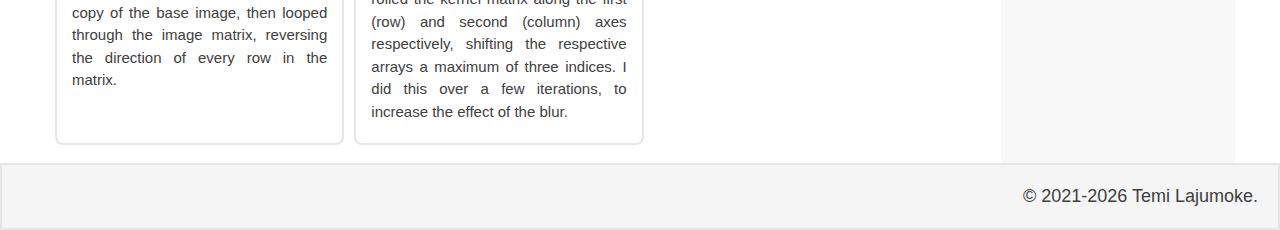
==== commit 9fc58cef: "update index page" ====
--- a/index.html
+++ b/index.html
@@ -91,7 +91,7 @@
               <h3>Veritcally inverted image</h3>
               <p>
                 To invert the image vertically, I made a copy of the base image,
-                then looped through looped through the image matrix, reversing
+                then looped through the image matrix, reversing
                 the direction of every row in the matrix.
               </p>
             </div>
@@ -108,7 +108,7 @@
                 matrix. I then rolled the kernel matrix along the first (row)
                 and second (column) axes respectively, shifting the respective
                 arrays a maximum of three indices. I did this over a few
-                iterations, to incraese the effect of the blur.
+                iterations, to increase the effect of the blur.
               </p>
             </div>
           </article>
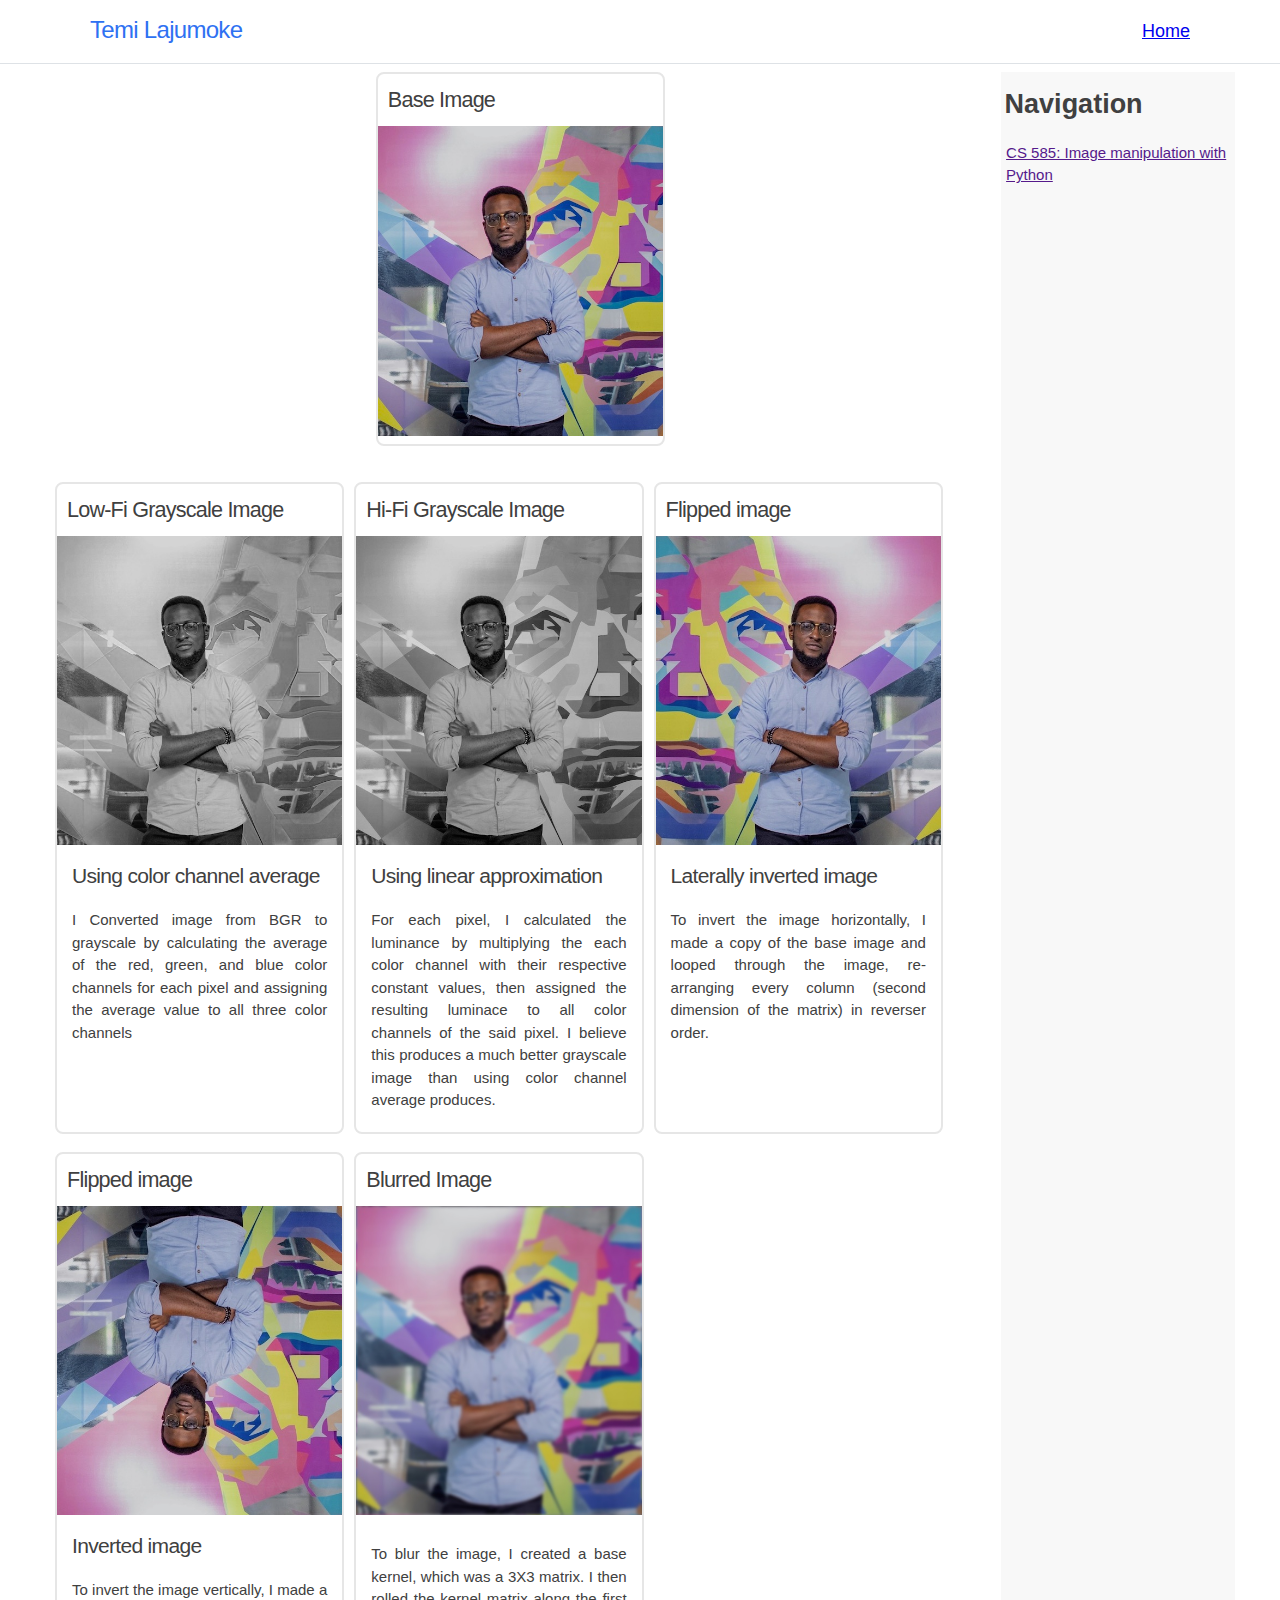
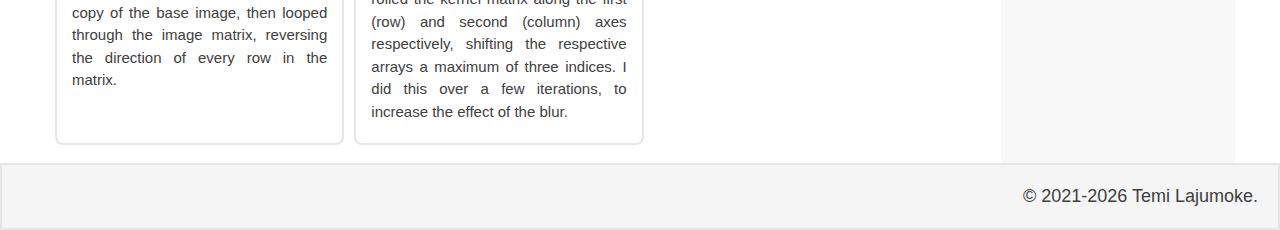
==== commit 3114e2f9: "fix typo" ====
--- a/index.html
+++ b/index.html
@@ -68,7 +68,7 @@
           </article>
 
           <article class="image-card">
-            <h1>Flip image</h1>
+            <h1>Flipped image</h1>
             <div class="image-container">
               <img src="./public/images/horizontal-flip.jpg" />
             </div>
@@ -83,12 +83,12 @@
           </article>
 
           <article class="image-card">
-            <h1>Flip image</h1>
+            <h1>Flipped image</h1>
             <div class="image-container">
               <img src="./public/images/vertical-flip.jpg" />
             </div>
             <div class="text-container">
-              <h3>Veritcally inverted image</h3>
+              <h3>Inverted image</h3>
               <p>
                 To invert the image vertically, I made a copy of the base image,
                 then looped through the image matrix, reversing
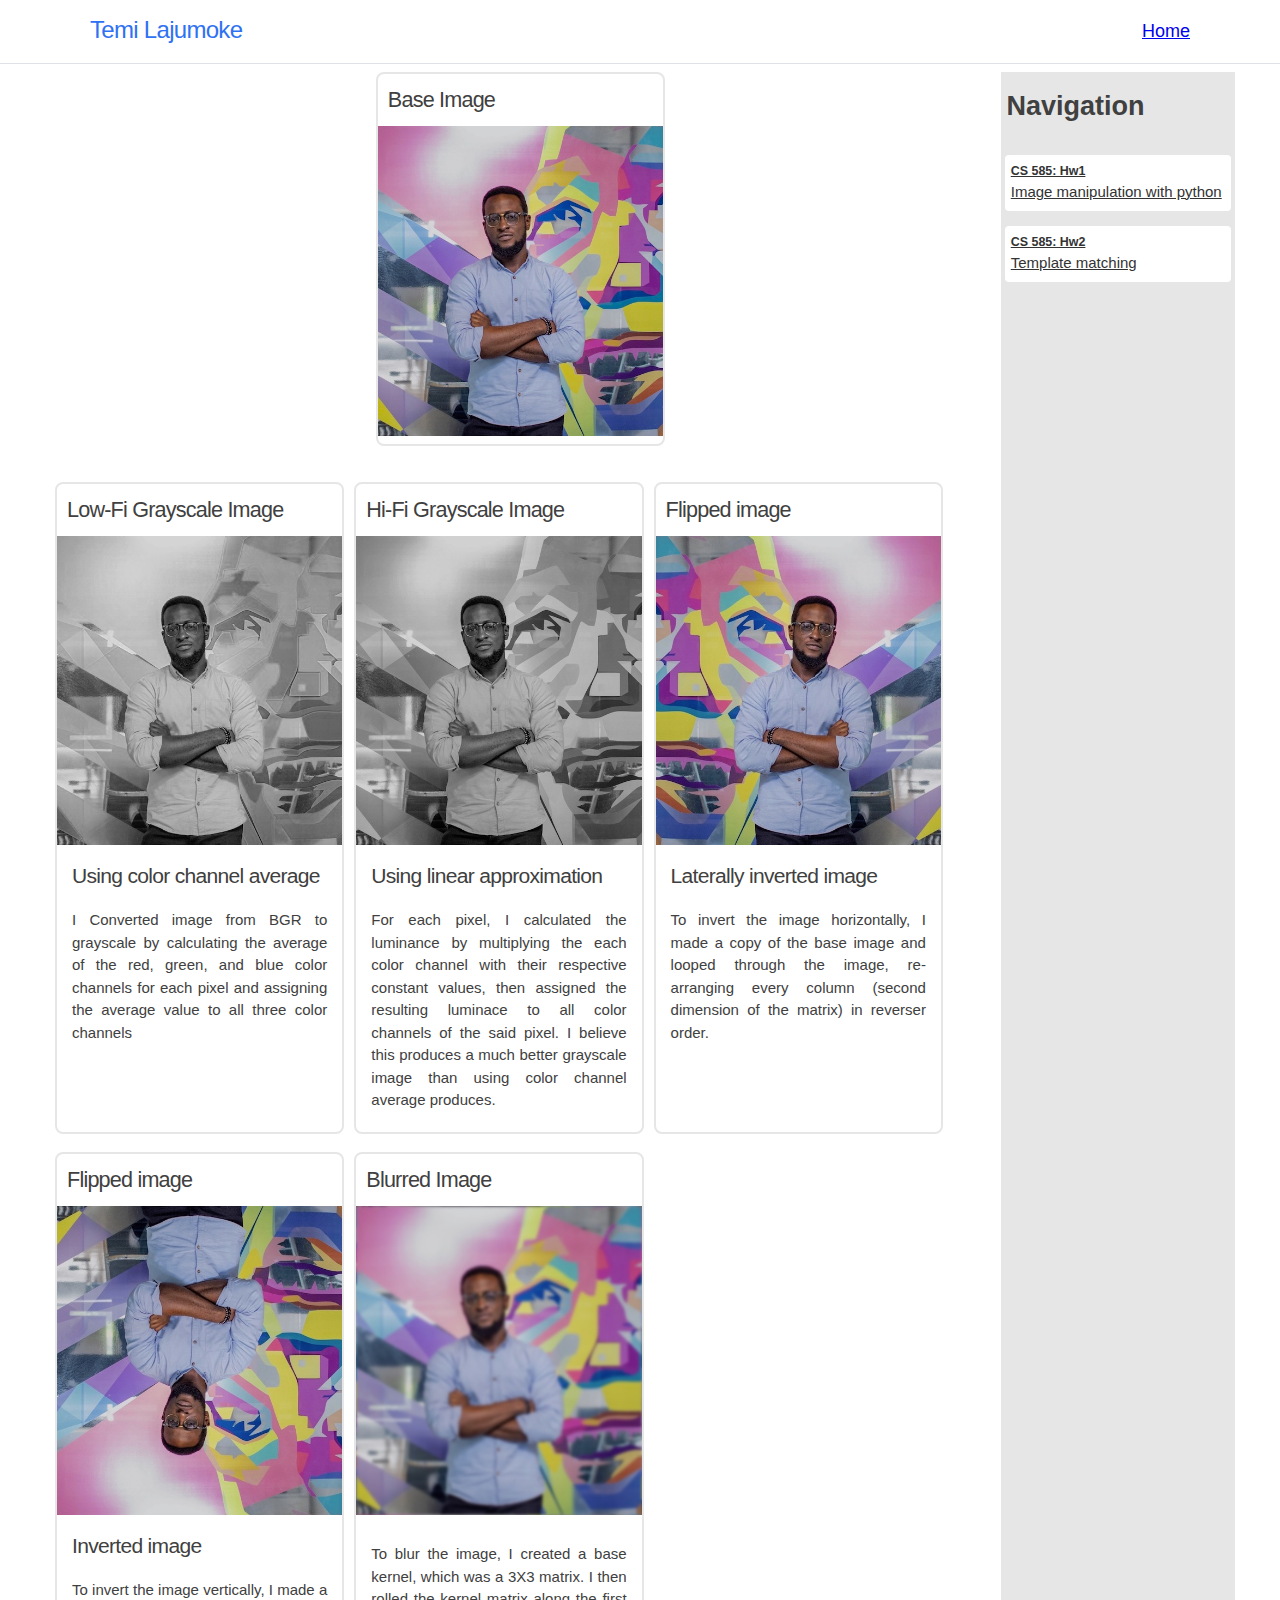
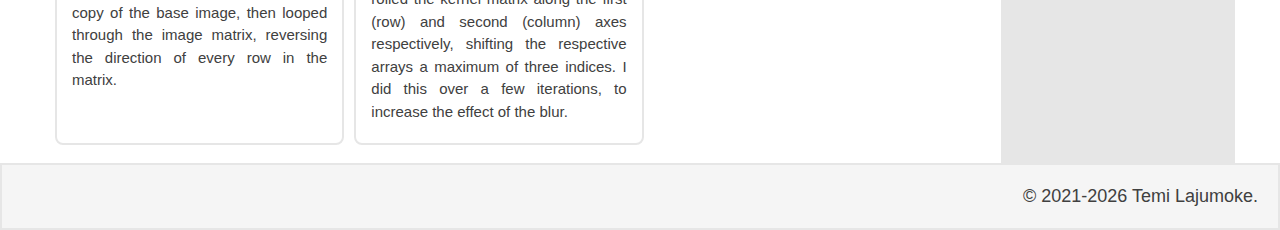
==== commit 07bde844: "setup base hw2" ====
--- a/index.html
+++ b/index.html
@@ -119,8 +119,23 @@
         <h2>Navigation</h2>
         <ul class="side-nav">
           <li>
-            <a href="" class="nav-item"
-              >CS 585: Image manipulation with Python</a
+            <a href="/" class="nav-item"
+              >
+              <div>
+                <h5>CS 585: Hw1</h5>
+                <p>Image manipulation with python</p>
+              </div>
+              </a
+            >
+          </li>
+          <li>
+            <a href="/homework-2.html" class="nav-item"
+              >
+              <div>
+                <h5>CS 585: Hw2</h5>
+                <p>Template matching</p>
+              </div>
+              </a
             >
           </li>
         </ul>
--- a/public/styles/main.css
+++ b/public/styles/main.css
@@ -120,18 +120,40 @@
 
 main > .sidebar {
   grid-column: 9/ span 2;
+  background-color: #e6e6e6;
+}
+.sidebar h2 {
   padding: 0.5em 0.2em;
-  background-color: #f8f8f8;
 }
 
-.sidebar h2 {
+.sidebar li {
+  margin-bottom: 1em;
 
 }
 
 .sidebar .side-nav {
   list-style-type:none;
   font-size: smaller;
-  padding-left: 0.1em;
+  padding: 0 0.25em;
+}
+
+.side-nav .nav-item {
+  color: #333;
+  /* text-decoration: none; */
+}
+
+.side-nav .nav-item > div {
+  padding: 0.5em 0.4em;
+  background-color: #fff;
+  border-radius: 4px;
+}
+
+.side-nav .nav-item h5 {
+  margin: 0;
+}
+
+.side-nav .nav-item p {
+  padding: 0;
 }
 
 .text-container {
